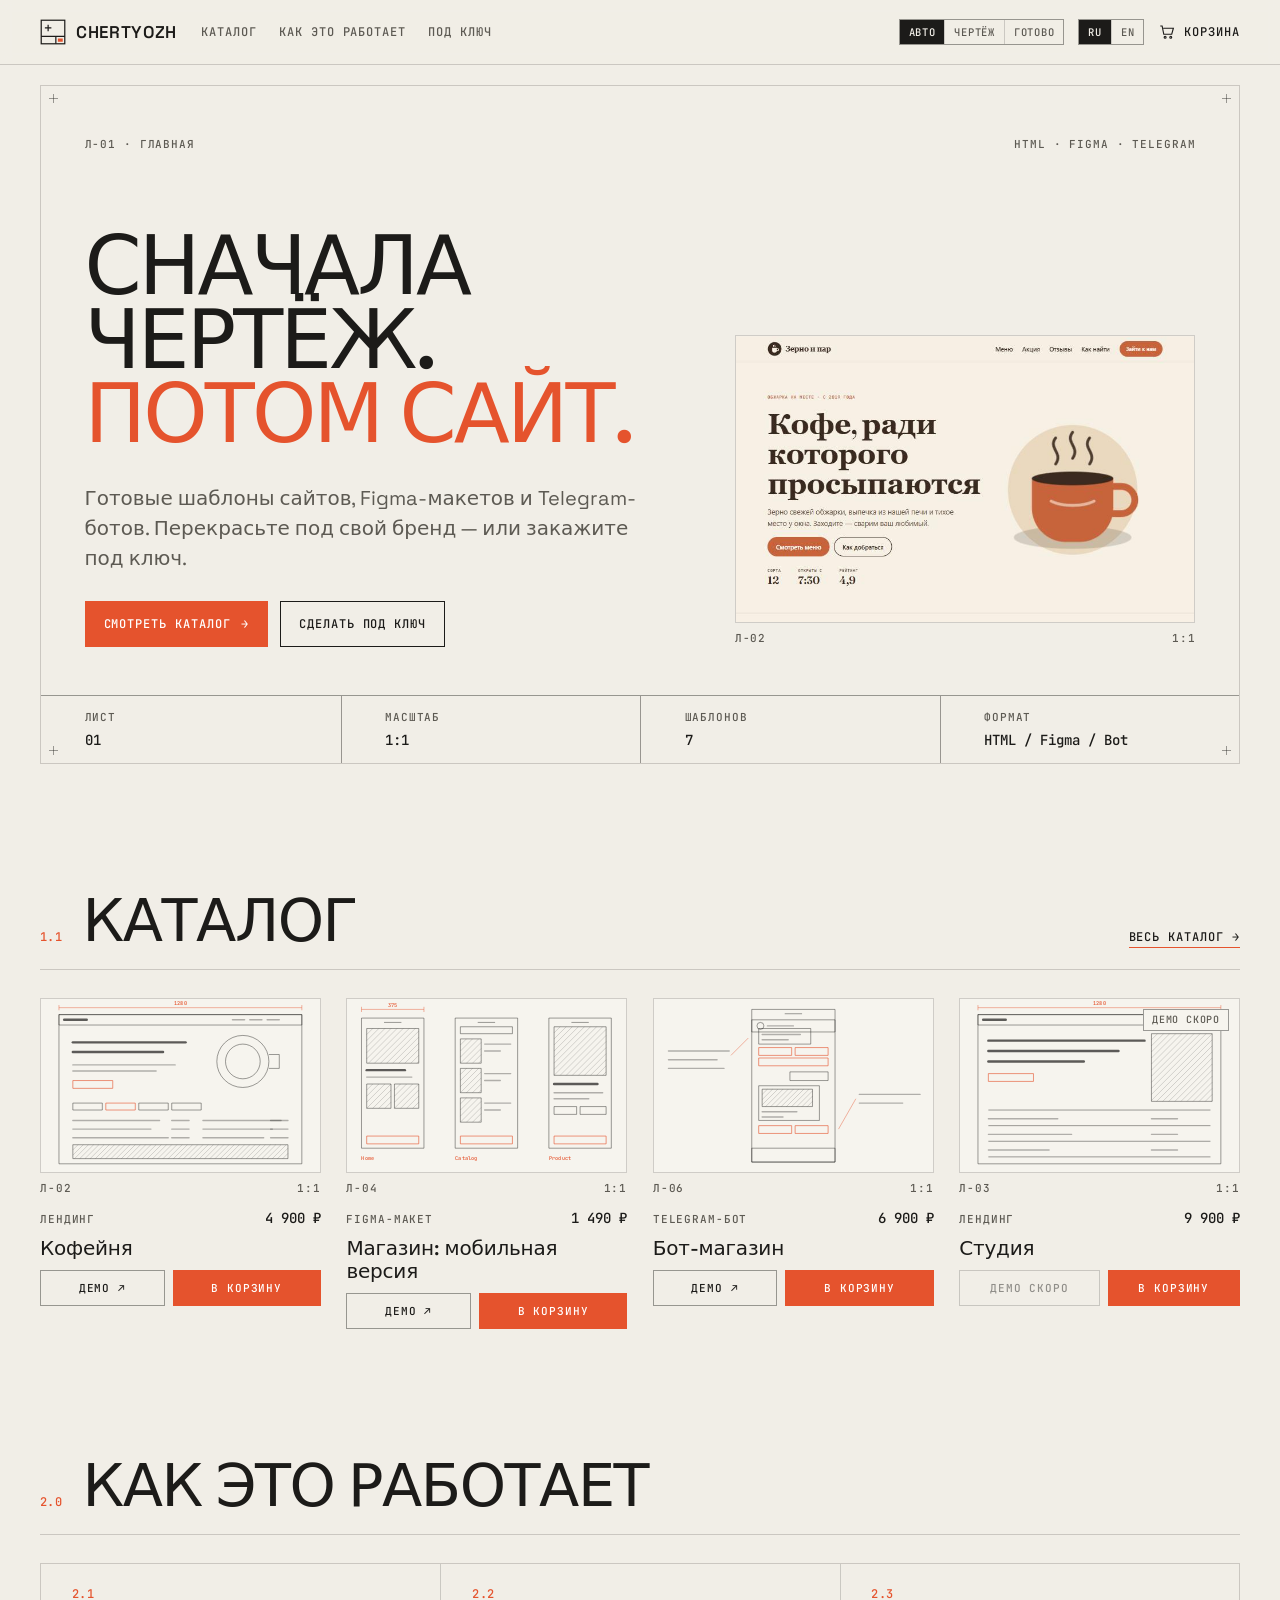
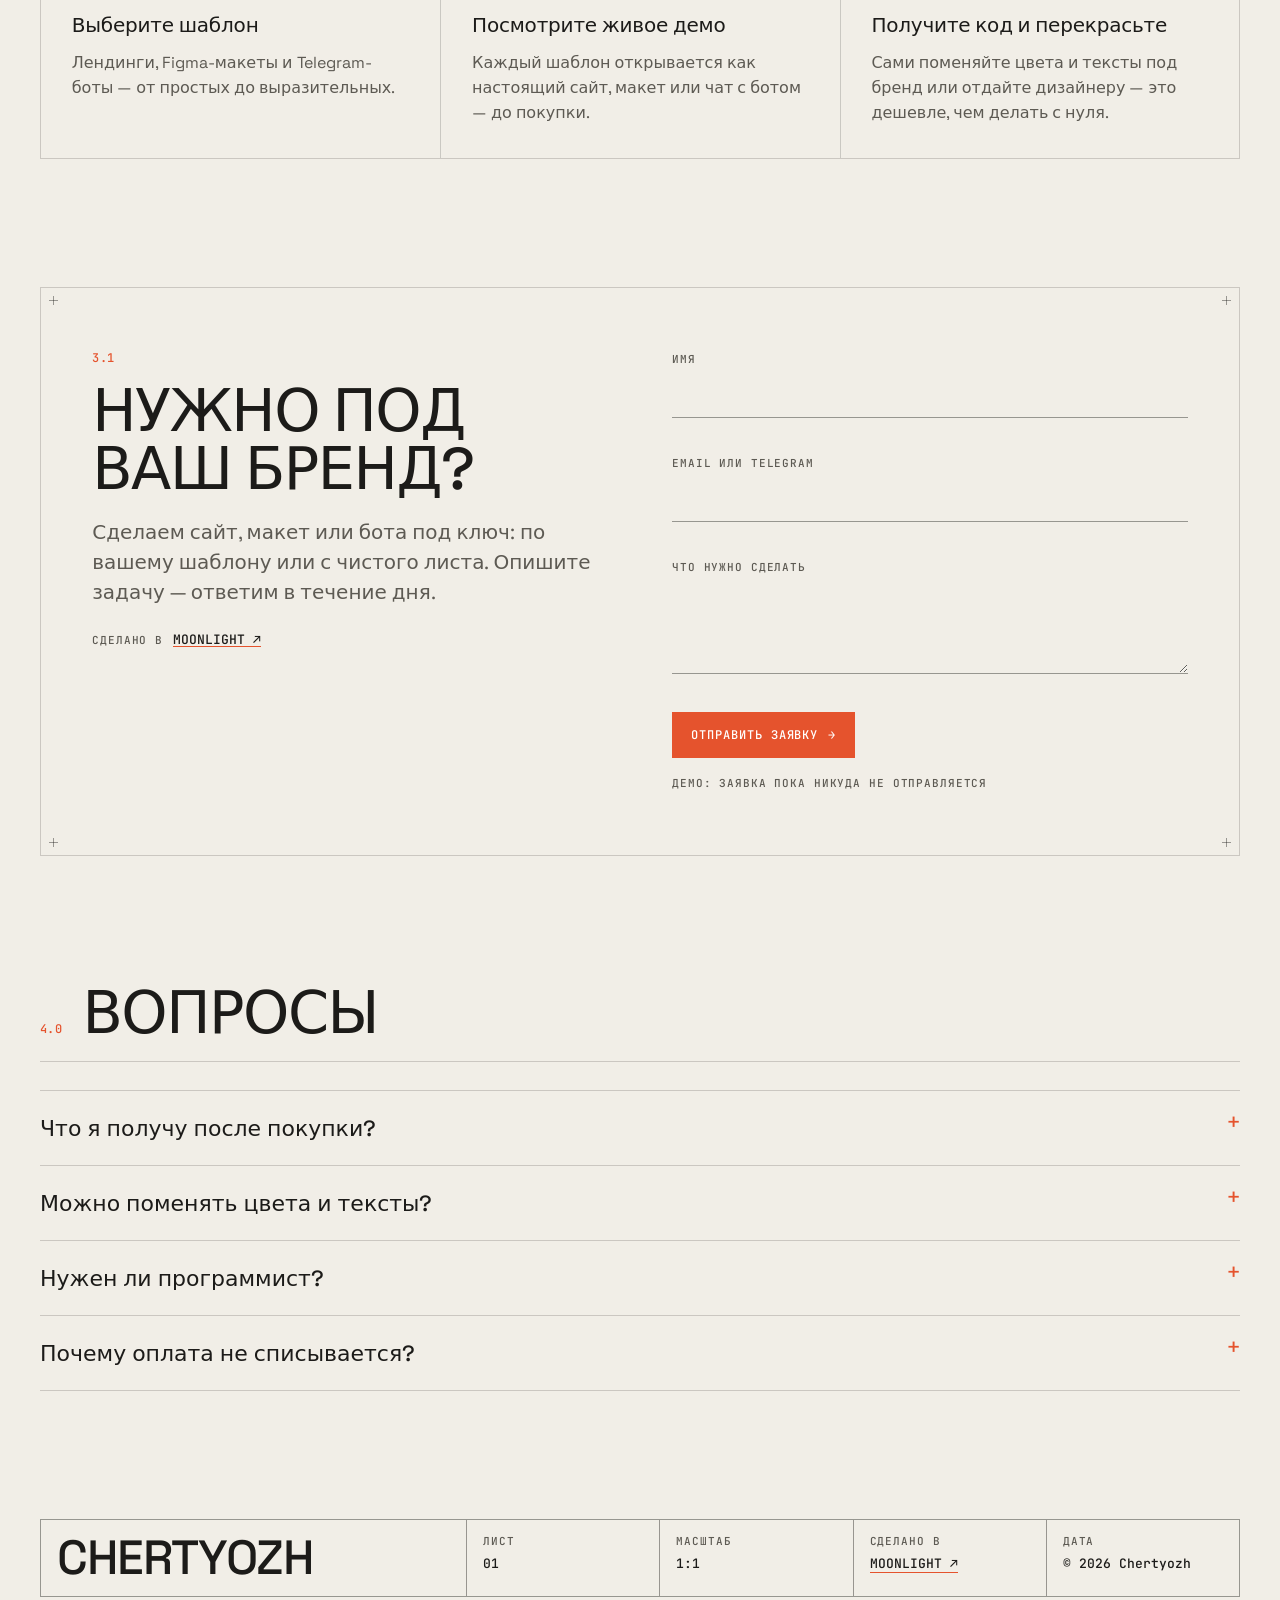
==== site/index.html @ 59622ed2 "Build Chertyozh stage 1: template store site and three live demos Static site in the "technical draw" ====
<!doctype html>
<html lang="ru" data-mode="auto">
<head>
  <meta charset="utf-8">
  <meta name="viewport" content="width=device-width, initial-scale=1">
  <title>Chertyozh — шаблоны сайтов, Figma-макетов и Telegram-ботов</title>
  <meta name="description" content="Готовые шаблоны лендингов, Figma-макетов и Telegram-ботов.">
  <link rel="icon" href="assets/favicon.svg" type="image/svg+xml">
  <link rel="preconnect" href="https://fonts.googleapis.com">
  <link rel="preconnect" href="https://fonts.gstatic.com" crossorigin>
  <link rel="stylesheet" href="https://fonts.googleapis.com/css2?family=JetBrains+Mono:wght@400;500;600&family=Space+Grotesk:wght@400;500;600;700&display=swap" media="print" onload="this.media='all'">
  <noscript><link rel="stylesheet" href="https://fonts.googleapis.com/css2?family=JetBrains+Mono:wght@400;500;600&family=Space+Grotesk:wght@400;500;600;700&display=swap"></noscript>
  <link rel="stylesheet" href="css/styles.css">
  <link rel="stylesheet" href="css/sheet.css">
</head>
<body data-page="home" data-title="meta.home" data-sheet="01">
  <div class="pl" aria-hidden="true">
    <div class="pl__sheet">
      <span class="pl__name">Chertyozh</span>
      <span class="pl__scan"><span class="pl__pct">0%</span></span>
    </div>
  </div>

  <header class="hdr" data-chrome="header"></header>

  <main>
    <!-- Hero -->
    <section class="wrap hero">
      <div class="sheet hero__sheet">
        <div class="hero__top">
          <span class="label" data-i18n="hero.tagL">Л-01 · Главная</span>
          <span class="label" data-i18n="hero.tagR">HTML · Figma · Telegram</span>
        </div>
        <div class="hero__grid">
          <div class="hero__text">
            <h1 class="h-display hero__title">
              <span data-i18n="hero.t1">Сначала</span>
              <span data-i18n="hero.t2">чертёж.</span>
              <span class="hero__accent" data-i18n="hero.t3">Потом сайт.</span>
            </h1>
            <p class="lead" data-i18n="hero.sub">Готовые шаблоны сайтов, Figma-макетов и Telegram-ботов. Перекрасьте под свой бренд — или закажите под ключ.</p>
            <div class="hero__cta">
              <a class="btn btn--accent" href="catalog.html"><span data-i18n="hero.ctaCatalog">Смотреть каталог</span><span class="arr" aria-hidden="true">→</span></a>
              <a class="btn" href="#custom" data-i18n="hero.ctaCustom">Сделать под ключ</a>
            </div>
          </div>
          <div class="hero__pv" id="hero-pv"></div>
        </div>
        <dl class="hero__stamp">
          <div><dt class="label" data-i18n="ft.sheet">Лист</dt><dd>01</dd></div>
          <div><dt class="label" data-i18n="ft.scale">Масштаб</dt><dd>1:1</dd></div>
          <div><dt class="label" data-i18n="hero.count">Шаблонов</dt><dd>7</dd></div>
          <div><dt class="label" data-i18n="hero.format">Формат</dt><dd>HTML / Figma / Bot</dd></div>
        </dl>
      </div>
    </section>

    <!-- 1.1 Каталог -->
    <section class="wrap sec" aria-labelledby="sec-catalog">
      <div class="sec__head">
        <span class="num">1.1</span>
        <h2 class="h-section" id="sec-catalog" data-i18n="home.catalogTitle">Каталог</h2>
        <a class="sec__more" href="catalog.html"><span data-i18n="home.catalogAll">Весь каталог</span> <span aria-hidden="true">→</span></a>
      </div>
      <div class="grid-cards" id="home-catalog"></div>
    </section>

    <!-- 2.1–2.3 Как это работает -->
    <section class="wrap sec" id="how" aria-labelledby="sec-how">
      <div class="sec__head">
        <span class="num">2.0</span>
        <h2 class="h-section" id="sec-how" data-i18n="how.title">Как это работает</h2>
      </div>
      <ol class="steps">
        <li class="step">
          <span class="num">2.1</span>
          <h3 class="h-card" data-i18n="how.s1t">Выберите шаблон</h3>
          <p data-i18n="how.s1d">Лендинги, Figma-макеты и Telegram-боты — от простых до выразительных.</p>
        </li>
        <li class="step">
          <span class="num">2.2</span>
          <h3 class="h-card" data-i18n="how.s2t">Посмотрите живое демо</h3>
          <p data-i18n="how.s2d">Каждый шаблон открывается как настоящий сайт, макет или чат с ботом — до покупки.</p>
        </li>
        <li class="step">
          <span class="num">2.3</span>
          <h3 class="h-card" data-i18n="how.s3t">Получите код и перекрасьте</h3>
          <p data-i18n="how.s3d">Сами поменяйте цвета и тексты под бренд или отдайте дизайнеру — это дешевле, чем делать с нуля.</p>
        </li>
      </ol>
    </section>

    <!-- 3.1 Под ключ -->
    <section class="wrap sec" id="custom" aria-labelledby="sec-custom">
      <div class="sheet custom">
        <div class="custom__text">
          <span class="num">3.1</span>
          <h2 class="h-section" id="sec-custom" data-i18n="custom.title">Нужно под ваш бренд?</h2>
          <p class="lead" data-i18n="custom.sub">Сделаем сайт, макет или бота под ключ: по вашему шаблону или с чистого листа. Опишите задачу — ответим в течение дня.</p>
          <p class="custom__made"><span class="label" data-i18n="ft.made">Сделано в</span> <a href="https://oldded-bc-0h-b00e.github.io/SIte-Portfolio/" target="_blank" rel="noopener">MOONLIGHT ↗</a></p>
        </div>
        <div class="custom__form-wrap">
          <form class="custom__form" id="lead" novalidate>
            <div class="field">
              <label class="label" for="lead-name" data-i18n="form.name">Имя</label>
              <input id="lead-name" name="name" type="text" autocomplete="name" required>
              <span class="field__error" aria-live="polite"></span>
            </div>
            <div class="field">
              <label class="label" for="lead-contact" data-i18n="form.contact">Email или Telegram</label>
              <input id="lead-contact" name="contact" type="text" autocomplete="email" required>
              <span class="field__error" aria-live="polite"></span>
            </div>
            <div class="field">
              <label class="label" for="lead-msg" data-i18n="form.msg">Что нужно сделать</label>
              <textarea id="lead-msg" name="message" rows="3"></textarea>
              <span class="field__error" aria-live="polite"></span>
            </div>
            <button class="btn btn--accent" type="submit"><span data-i18n="form.send">Отправить заявку</span><span class="arr" aria-hidden="true">→</span></button>
            <p class="label form__note" data-i18n="form.demoNote">Демо: заявка пока никуда не отправляется</p>
          </form>
        </div>
      </div>
    </section>

    <!-- FAQ -->
    <section class="wrap sec" aria-labelledby="sec-faq">
      <div class="sec__head">
        <span class="num">4.0</span>
        <h2 class="h-section" id="sec-faq" data-i18n="faq.title">Вопросы</h2>
      </div>
      <div class="faq">
        <details class="faq__item"><summary data-i18n="faq.q1">Что я получу после покупки?</summary><p data-i18n="faq.a1">Лендинг — архив с HTML, CSS и JS и картинку шаблона. Figma-макет — ссылку на файл. Бот — код на Python и инструкцию по запуску.</p></details>
        <details class="faq__item"><summary data-i18n="faq.q2">Можно поменять цвета и тексты?</summary><p data-i18n="faq.a2">Да. Цвета и шрифты вынесены в переменные, тексты — в одно место. Это пара часов работы для дизайнера или вас самих.</p></details>
        <details class="faq__item"><summary data-i18n="faq.q3">Нужен ли программист?</summary><p data-i18n="faq.a3">Для лендинга и макета — нет. Для бота понадобится разместить код на сервере; можем сделать это за вас.</p></details>
        <details class="faq__item"><summary data-i18n="faq.q4">Почему оплата не списывается?</summary><p data-i18n="faq.a4">Это демонстрационный магазин: оформление показывает, как всё будет работать. Чтобы купить или заказать — оставьте заявку.</p></details>
      </div>
    </section>
  </main>

  <footer class="ftr" data-chrome="footer"></footer>

  <script src="js/i18n.js"></script>
  <script src="js/store.js"></script>
  <script src="js/forms.js"></script>
  <script src="js/main.js"></script>
  <script src="js/catalog.js"></script>
  <script src="js/blueprints.js"></script>
  <script src="js/reveal.js"></script>
  <script src="js/card.js"></script>
  <script src="js/form-ui.js"></script>
  <script src="js/preloader.js"></script>
  <script src="js/pages/home.js"></script>
</body>
</html>
---- site/css/styles.css ----
/* Chertyozh — технический чертёж на бумаге.
   Токены, база, шапка, подвал-штамп, кнопки, поля, секции страниц. */

:root {
  --paper: #f1eee7;
  --sheet: #f6f4ee;
  --ink: #1c1b19;
  --ink-2: #5d5a53;
  --ink-3: #8c887f;
  --line: rgba(28, 27, 25, .18);
  --line-2: rgba(28, 27, 25, .42);
  --accent: #e5532d;
  --accent-ink: #ffffff;
  --hatch: rgba(28, 27, 25, .22);

  --font-sans: "Space Grotesk", system-ui, -apple-system, "Segoe UI", sans-serif;
  --font-mono: "JetBrains Mono", ui-monospace, "Cascadia Mono", Consolas, monospace;

  --gutter: clamp(16px, 3.2vw, 40px);
  --wrap: 1360px;
  --hdr-h: 64px;
  --ease: cubic-bezier(.2, .7, .2, 1);
}

@media (prefers-color-scheme: dark) {
  :root {
    --paper: #141412;
    --sheet: #1a1a17;
    --ink: #ece9e1;
    --ink-2: #a39f95;
    --ink-3: #75726a;
    --line: rgba(236, 233, 225, .14);
    --line-2: rgba(236, 233, 225, .38);
    --hatch: rgba(236, 233, 225, .2);
  }
}

* { box-sizing: border-box; }
[hidden] { display: none !important; }

html { -webkit-text-size-adjust: 100%; scroll-behavior: smooth; scroll-padding-top: calc(var(--hdr-h) + 12px); }
@media (prefers-reduced-motion: reduce) { html { scroll-behavior: auto; } }

body {
  margin: 0;
  min-height: 100vh;
  display: flex;
  flex-direction: column;
  background: var(--paper);
  color: var(--ink);
  font: 400 16px/1.55 var(--font-sans);
  overflow-x: hidden;
}

main { flex: 1; }

a { color: inherit; }
img, svg { display: block; max-width: 100%; }
button { font: inherit; color: inherit; }
::selection { background: var(--accent); color: var(--accent-ink); }
:focus-visible { outline: 2px solid var(--accent); outline-offset: 2px; }

.wrap { width: 100%; max-width: var(--wrap); margin: 0 auto; padding: 0 var(--gutter); }

.visually-hidden {
  position: absolute; width: 1px; height: 1px; overflow: hidden;
  clip: rect(0 0 0 0); white-space: nowrap;
}

/* ---------- типографика ---------- */
.label {
  font: 500 11px/1.4 var(--font-mono);
  letter-spacing: .08em;
  text-transform: uppercase;
  color: var(--ink-2);
}
.num { font: 500 12px/1 var(--font-mono); color: var(--accent); letter-spacing: .04em; }
.mono { font-family: var(--font-mono); }

.h-display {
  margin: 0;
  font-weight: 500;
  font-size: clamp(40px, 6.4vw, 108px);
  line-height: .9;
  letter-spacing: -.035em;
  text-transform: uppercase;
}
.h-section {
  margin: 0;
  font-weight: 500;
  font-size: clamp(30px, 4.6vw, 60px);
  line-height: 1;
  letter-spacing: -.025em;
  text-transform: uppercase;
}
.h-card { margin: 0; font-weight: 500; font-size: 20px; line-height: 1.15; letter-spacing: -.01em; }
.lead { margin: 0; max-width: 560px; font-size: clamp(17px, 1.6vw, 20px); line-height: 1.5; color: var(--ink-2); }

/* ---------- лист чертежа: рамка с метками «+» по углам ---------- */
.sheet {
  --c: var(--line-2);
  position: relative;
  border: 1px solid var(--line);
  background:
    linear-gradient(var(--c), var(--c)) left 8px top 12px / 9px 1px no-repeat,
    linear-gradient(var(--c), var(--c)) left 12px top 8px / 1px 9px no-repeat,
    linear-gradient(var(--c), var(--c)) right 8px top 12px / 9px 1px no-repeat,
    linear-gradient(var(--c), var(--c)) right 12px top 8px / 1px 9px no-repeat,
    linear-gradient(var(--c), var(--c)) left 8px bottom 12px / 9px 1px no-repeat,
    linear-gradient(var(--c), var(--c)) left 12px bottom 8px / 1px 9px no-repeat,
    linear-gradient(var(--c), var(--c)) right 8px bottom 12px / 9px 1px no-repeat,
    linear-gradient(var(--c), var(--c)) right 12px bottom 8px / 1px 9px no-repeat;
}

/* ---------- кнопки ---------- */
.btn {
  display: inline-flex;
  align-items: center;
  justify-content: center;
  gap: 10px;
  min-height: 46px;
  padding: 12px 18px;
  border: 1px solid var(--ink);
  border-radius: 0;
  background: transparent;
  color: var(--ink);
  font: 500 12px/1 var(--font-mono);
  letter-spacing: .08em;
  text-transform: uppercase;
  text-decoration: none;
  cursor: pointer;
  transition: background .2s var(--ease), color .2s var(--ease), border-color .2s var(--ease);
}
.btn:hover { background: var(--ink); color: var(--paper); }
.btn--accent { background: var(--accent); border-color: var(--accent); color: var(--accent-ink); }
.btn--accent:hover { background: var(--ink); border-color: var(--ink); color: var(--paper); }
.btn--ghost { border-color: var(--line-2); }
.btn--sm { min-height: 36px; padding: 8px 12px; font-size: 11px; }
.btn[disabled] { opacity: .5; cursor: progress; }
.btn .arr { transition: transform .2s var(--ease); }
.btn:hover .arr { transform: translateX(3px); }

/* ---------- поля ---------- */
.field { display: grid; gap: 6px; }
.field input, .field textarea {
  width: 100%;
  padding: 10px 0;
  border: 0;
  border-bottom: 1px solid var(--line-2);
  border-radius: 0;
  background: transparent;
  color: var(--ink);
  font: 400 17px/1.4 var(--font-sans);
  outline: 0;
}
.field textarea { resize: vertical; min-height: 84px; }
.field input:focus, .field textarea:focus { border-bottom-color: var(--accent); }
.field [aria-invalid="true"] { border-bottom-color: var(--accent); }
.field__error { min-height: 14px; font: 500 11px/1.3 var(--font-mono); color: var(--accent); }
.check { display: flex; gap: 10px; align-items: flex-start; font-size: 14px; color: var(--ink-2); cursor: pointer; }
.check input { margin: 3px 0 0; accent-color: var(--accent); width: 16px; height: 16px; flex: none; }

/* ---------- шапка ---------- */
.hdr {
  position: sticky;
  top: 0;
  z-index: 50;
  background: color-mix(in srgb, var(--paper) 92%, transparent);
  backdrop-filter: blur(6px);
  border-bottom: 1px solid var(--line);
}
.hdr__in { display: flex; align-items: center; gap: 24px; height: var(--hdr-h); }
.hdr__logo { display: flex; align-items: center; gap: 10px; text-decoration: none; flex: none; }
.hdr__logo img { width: 26px; height: 26px; }
.hdr__logo span { font: 600 17px/1 var(--font-sans); letter-spacing: .04em; text-transform: uppercase; }
.hdr__nav { display: flex; gap: 22px; margin-right: auto; }
.hdr__nav a, .hdr__menu-nav a {
  font: 500 12px/1 var(--font-mono); letter-spacing: .08em; text-transform: uppercase;
  text-decoration: none; color: var(--ink-2); padding: 6px 0; border-bottom: 1px solid transparent;
}
.hdr__nav a:hover, .hdr__nav a[aria-current="page"] { color: var(--ink); border-bottom-color: var(--accent); }
.hdr__tools { display: flex; align-items: center; gap: 14px; }

.seg { display: inline-flex; border: 1px solid var(--line-2); }
.seg button {
  padding: 7px 9px; border: 0; background: transparent; cursor: pointer;
  font: 500 10.5px/1 var(--font-mono); letter-spacing: .07em; text-transform: uppercase; color: var(--ink-2);
}
.seg button + button { border-left: 1px solid var(--line); }
.seg button[aria-pressed="true"] { background: var(--ink); color: var(--paper); }

.cart-link {
  display: inline-flex; align-items: center; gap: 8px; text-decoration: none;
  font: 500 12px/1 var(--font-mono); letter-spacing: .08em; text-transform: uppercase;
  padding: 8px 0;
}
.cart-link svg { width: 18px; height: 18px; }
.cart-link__count {
  min-width: 20px; height: 20px; padding: 0 5px; display: inline-grid; place-items: center;
  background: var(--accent); color: var(--accent-ink); font: 600 11px/1 var(--font-mono);
}
.cart-link__count[hidden] { display: none; }

.hdr__burger {
  display: none; border: 1px solid var(--line-2); background: transparent; cursor: pointer;
  padding: 8px 10px; font: 500 11px/1 var(--font-mono); letter-spacing: .08em; text-transform: uppercase;
}
.hdr__menu { display: none; }

@media (max-width: 1023px) {
  .hdr__nav, .hdr__tools .seg { display: none; }
  .hdr__tools { margin-left: auto; }
  .hdr__burger { display: inline-block; }
  .hdr__menu {
    position: absolute; left: 0; right: 0; top: 100%;
    background: var(--paper); border-bottom: 1px solid var(--line);
    padding: 18px var(--gutter) 24px;
  }
  .hdr__menu.is-open { display: grid; gap: 18px; }
  .hdr__menu-nav { display: grid; gap: 4px; }
  .hdr__menu-nav a { font-size: 14px; padding: 10px 0; border-bottom: 1px solid var(--line); }
  .hdr__menu-row { display: flex; flex-wrap: wrap; gap: 12px; align-items: center; }
}
@media (max-width: 420px) {
  .hdr__in { gap: 12px; }
  .cart-link__text { display: none; }
}

/* ---------- подвал: штамп чертежа ---------- */
.ftr { margin-top: clamp(64px, 10vw, 140px); padding-bottom: var(--gutter); }
.stamp {
  display: grid;
  grid-template-columns: 2.2fr repeat(4, 1fr);
  border: 1px solid var(--line-2);
}
.stamp > * { padding: 14px 16px; border-left: 1px solid var(--line-2); min-width: 0; }
.stamp > :first-child { border-left: 0; }
.stamp__brand { font: 500 clamp(28px, 4vw, 48px)/1 var(--font-sans); letter-spacing: -.02em; text-transform: uppercase; }
.stamp__cell { display: grid; gap: 6px; align-content: start; }
.stamp__cell b { font: 500 13px/1.3 var(--font-mono); }
.stamp__cell a { text-decoration: none; border-bottom: 1px solid var(--accent); }
@media (max-width: 860px) {
  .stamp { grid-template-columns: 1fr 1fr; }
  .stamp__brand { grid-column: 1 / -1; border-bottom: 1px solid var(--line-2); }
  .stamp > :nth-child(2), .stamp > :nth-child(4) { border-left: 0; }
  .stamp > :nth-child(n+4) { border-top: 1px solid var(--line-2); }
}

/* ---------- прелоадер ---------- */
.pl {
  --p: 0;
  position: fixed; inset: 0; z-index: 100;
  display: grid; place-items: center;
  background: var(--paper);
  transition: opacity .4s var(--ease), visibility .4s;
}
.pl.is-done { opacity: 0; visibility: hidden; }
html.is-loading { overflow: hidden; }
.pl__sheet {
  position: relative;
  width: min(72vw, 560px); aspect-ratio: 16 / 10;
  border: 1px solid var(--line-2);
  clip-path: inset(0 calc((1 - min(1, var(--p) * 2)) * 100%) 0 0);
}
.pl__name {
  position: absolute; left: 50%; top: 50%; transform: translate(-50%, -50%);
  font: 500 clamp(22px, 4vw, 40px)/1 var(--font-sans); letter-spacing: .04em; text-transform: uppercase;
}
.pl__scan {
  position: absolute; left: -24px; right: -24px; top: calc(var(--p) * 100%);
  border-top: 1px solid var(--accent);
}
.pl__pct { position: absolute; left: 0; top: -18px; font: 600 11px/1 var(--font-mono); color: var(--accent); }

/* ---------- секции ---------- */
.sec { margin-top: clamp(72px, 10vw, 140px); }
.sec__head {
  display: flex; align-items: baseline; flex-wrap: wrap; gap: 10px 20px;
  padding-bottom: 18px; margin-bottom: 28px; border-bottom: 1px solid var(--line);
}
.sec__more {
  margin-left: auto; text-decoration: none;
  font: 500 12px/1 var(--font-mono); letter-spacing: .08em; text-transform: uppercase;
  border-bottom: 1px solid var(--accent); padding-bottom: 4px;
}

/* ---------- hero ---------- */
.hero { margin-top: 20px; }
.hero__sheet { padding: clamp(28px, 4vw, 52px) clamp(18px, 3.4vw, 48px) 0; }
.hero__top { display: flex; justify-content: space-between; gap: 12px; flex-wrap: wrap; }
.hero__grid {
  display: grid; grid-template-columns: minmax(0, 1.3fr) minmax(0, 1fr);
  gap: clamp(28px, 4vw, 64px); align-items: end;
  padding: clamp(36px, 6vw, 80px) 0 clamp(32px, 4vw, 48px);
}
.hero__title { display: grid; }
@media (min-width: 640px) { .hero__title span { white-space: nowrap; } }
.hero__accent { color: var(--accent); }
.hero__text .lead { margin-top: clamp(20px, 3vw, 32px); }
.hero__cta { display: flex; flex-wrap: wrap; gap: 12px; margin-top: 28px; }
.hero__stamp {
  display: grid; grid-template-columns: repeat(4, 1fr);
  margin: 0 calc(-1 * clamp(18px, 3.4vw, 48px)); border-top: 1px solid var(--line-2);
}
.hero__stamp > div { padding: 14px clamp(18px, 3.4vw, 48px); border-left: 1px solid var(--line-2); }
.hero__stamp > div:first-child { border-left: 0; }
.hero__stamp dt { margin-bottom: 6px; }
.hero__stamp dd { margin: 0; font: 500 14px/1.3 var(--font-mono); }
@media (max-width: 1023px) {
  .hero__grid { grid-template-columns: 1fr; align-items: start; }
}
@media (max-width: 640px) {
  .hero__stamp { grid-template-columns: 1fr 1fr; }
  .hero__stamp > div:nth-child(3) { border-left: 0; }
  .hero__stamp > div:nth-child(n+3) { border-top: 1px solid var(--line-2); }
  .hero__cta .btn { flex: 1 1 100%; }
}

/* ---------- как это работает ---------- */
.steps { list-style: none; margin: 0; padding: 0; display: grid; grid-template-columns: repeat(3, 1fr); border: 1px solid var(--line); }
.step { padding: 24px clamp(18px, 2.4vw, 32px) 32px; border-left: 1px solid var(--line); display: grid; gap: 14px; align-content: start; }
.step:first-child { border-left: 0; }
.step p { margin: 0; color: var(--ink-2); }
@media (max-width: 860px) {
  .steps { grid-template-columns: 1fr; }
  .step { border-left: 0; border-top: 1px solid var(--line); }
  .step:first-child { border-top: 0; }
}

/* ---------- под ключ ---------- */
.custom { display: grid; grid-template-columns: minmax(0, 1fr) minmax(0, 1fr); gap: clamp(28px, 5vw, 80px); padding: clamp(32px, 5vw, 64px) clamp(20px, 4vw, 56px); }
.custom__text { display: grid; gap: 18px; align-content: start; }
.custom__made { margin: 8px 0 0; display: flex; gap: 10px; align-items: baseline; }
.custom__made a { font: 500 13px/1 var(--font-mono); text-decoration: none; border-bottom: 1px solid var(--accent); }
.custom__form { display: grid; gap: 18px; }
.custom__form .btn { justify-self: start; }
.form__note { margin: 0; }
.form-done { display: grid; gap: 14px; align-content: start; padding: 24px; border: 1px dashed var(--accent); }
.form-done h3 { margin: 0; font-weight: 500; font-size: 26px; letter-spacing: -.01em; }
.form-done p { margin: 0; color: var(--ink-2); }
.form-done .btn { justify-self: start; }
@media (max-width: 860px) { .custom { grid-template-columns: 1fr; } }

/* ---------- FAQ ---------- */
.faq { border-top: 1px solid var(--line); }
.faq__item { border-bottom: 1px solid var(--line); }
.faq__item summary {
  list-style: none; cursor: pointer; display: flex; justify-content: space-between; gap: 20px;
  padding: 20px 0; font-size: clamp(18px, 2vw, 22px); font-weight: 500;
}
.faq__item summary::-webkit-details-marker { display: none; }
.faq__item summary::after { content: "+"; font: 400 22px/1 var(--font-mono); color: var(--accent); transition: transform .2s var(--ease); }
.faq__item[open] summary::after { transform: rotate(45deg); }
.faq__item p { margin: 0 0 22px; max-width: 720px; color: var(--ink-2); }
/* ---------- шапка страницы ---------- */
.page-head { margin-top: clamp(28px, 5vw, 64px); display: grid; gap: clamp(18px, 2.4vw, 28px); }
.page-head__row { display: flex; justify-content: space-between; gap: 12px; flex-wrap: wrap; padding-bottom: 14px; border-bottom: 1px solid var(--line); }
.page-head__title { font-size: clamp(48px, 9vw, 140px); }
.sec--tight { margin-top: clamp(28px, 4vw, 48px); }

/* ---------- вкладки ---------- */
.tabs { display: flex; flex-wrap: wrap; gap: 0; margin-bottom: 28px; border: 1px solid var(--line-2); width: max-content; max-width: 100%; }
.tabs button {
  display: inline-flex; gap: 8px; align-items: baseline;
  padding: 11px 16px; border: 0; border-left: 1px solid var(--line); background: transparent; cursor: pointer;
  font: 500 12px/1 var(--font-mono); letter-spacing: .08em; text-transform: uppercase; color: var(--ink-2);
}
.tabs button:first-child { border-left: 0; }
.tabs button[aria-pressed="true"] { background: var(--ink); color: var(--paper); }
.tabs__n { color: var(--accent); }
@media (max-width: 480px) {
  .tabs { width: 100%; display: grid; grid-template-columns: 1fr 1fr; }
  .tabs button { justify-content: center; border-left: 0; }
  .tabs button:nth-child(even) { border-left: 1px solid var(--line); }
  .tabs button:nth-child(n+3) { border-top: 1px solid var(--line); }
}

/* ---------- полоса-призыв ---------- */
.cta-strip { display: flex; align-items: center; gap: 18px 28px; flex-wrap: wrap; padding: clamp(24px, 3vw, 36px) clamp(20px, 3vw, 40px); }
.cta-strip__text { margin: 0; flex: 1 1 320px; font-size: clamp(20px, 2.4vw, 28px); line-height: 1.25; letter-spacing: -.01em; }
/* ---------- страница шаблона ---------- */
.tpl { margin-top: clamp(24px, 4vw, 48px); }
.crumbs { display: flex; gap: 8px; flex-wrap: wrap; padding-bottom: 14px; margin-bottom: clamp(24px, 3vw, 40px); border-bottom: 1px solid var(--line); }
.crumbs a { text-decoration: none; color: var(--ink); }
.crumbs a:hover { color: var(--accent); }
.tpl__grid { display: grid; grid-template-columns: minmax(0, 1.35fr) minmax(0, 1fr); gap: clamp(28px, 4vw, 64px); align-items: start; }
.tpl__pv { position: sticky; top: calc(var(--hdr-h) + 20px); }
.tpl__info { display: grid; gap: 20px; }
.tpl__row { display: flex; justify-content: space-between; gap: 12px; }
.tpl__price { margin: 0; font: 500 clamp(26px, 3vw, 36px)/1 var(--font-mono); color: var(--accent); }
.tpl__actions { display: flex; flex-wrap: wrap; gap: 10px; }
.tpl__block { display: grid; gap: 12px; padding-top: 18px; border-top: 1px solid var(--line); }
.tpl__block h2 { margin: 0; }
.tpl__block p { margin: 0; color: var(--ink-2); }
.tpl__list { margin: 0; padding: 0; list-style: none; counter-reset: li; display: grid; gap: 10px; }
.tpl__list li { counter-increment: li; display: grid; grid-template-columns: 40px 1fr; }
.tpl__list li::before { content: counter(li, decimal-leading-zero); font: 500 12px/1.6 var(--font-mono); color: var(--accent); }
@media (max-width: 1023px) {
  .tpl__grid { grid-template-columns: 1fr; }
  .tpl__pv { position: static; }
}

.not-found { margin-top: clamp(40px, 8vw, 120px); display: grid; gap: 22px; justify-items: start; }
/* ---------- корзина ---------- */
.demo-note { margin: 0; display: flex; gap: 12px; align-items: baseline; padding: 12px 16px; border: 1px dashed var(--accent); font-size: 15px; color: var(--ink-2); max-width: 720px; }
.cartp { display: grid; grid-template-columns: minmax(0, 1.5fr) minmax(0, 1fr); gap: clamp(24px, 4vw, 56px); align-items: start; }
.cartp[hidden], .cartp__side[hidden] { display: none; }
.cart-rows { list-style: none; margin: 0; padding: 0; border-top: 1px solid var(--line-2); }
.cart-row { display: grid; grid-template-columns: 56px minmax(0, 1fr) auto auto; gap: 16px; align-items: center; padding: 18px 0; border-bottom: 1px solid var(--line); }
.cart-row__main { display: grid; gap: 4px; min-width: 0; }
.cart-row__main a { text-decoration: none; }
.cart-row__main a:hover { color: var(--accent); }
.cart-row__price { font: 500 15px/1 var(--font-mono); white-space: nowrap; }
.cart-empty { display: grid; gap: 18px; justify-items: start; padding: 32px 0; }
.cart-empty p { margin: 0; }
.cartp__side { padding: clamp(22px, 3vw, 36px); display: grid; gap: 24px; position: sticky; top: calc(var(--hdr-h) + 20px); }
.cartp__total { display: flex; justify-content: space-between; align-items: baseline; gap: 12px; padding-bottom: 18px; border-bottom: 1px solid var(--line-2); }
.cartp__sum { font: 500 clamp(26px, 3vw, 34px)/1 var(--font-mono); color: var(--accent); }
.cartp__form { display: grid; gap: 16px; }
.cartp__form .btn { width: 100%; }
.check-field { display: grid; gap: 6px; }
@media (max-width: 900px) {
  .cartp { grid-template-columns: 1fr; }
  .cartp__side { position: static; }
}
@media (max-width: 520px) {
  .cart-row { grid-template-columns: 44px minmax(0, 1fr) auto; }
  .cart-row .btn { grid-column: 2 / -1; justify-self: start; }
}
---- site/css/sheet.css ----
/* Превью «чертёж → готово», карточки-листы, каталог. */

/* ---------- превью ---------- */
.pv { --p: 0; position: relative; }
.pv__frame {
  position: relative;
  aspect-ratio: 16 / 10;
  overflow: hidden;
  background: var(--sheet);
  border: 1px solid var(--line);
  color: var(--ink);
}
.pv__bp, .pv__img { position: absolute; inset: 0; width: 100%; height: 100%; }
.pv__bp svg { width: 100%; height: 100%; }
.pv__img { object-fit: cover; object-position: top center; clip-path: inset(0 0 calc((1 - var(--p)) * 100%) 0); }

/* штрихи чертежа */
.pv__bp .d {
  fill: none;
  stroke: currentColor;
  stroke-width: .7;
  stroke-opacity: .7;
  stroke-dasharray: 1;
  stroke-dashoffset: 1;
  transition: stroke-dashoffset 1.1s var(--ease) calc(var(--i, 0) * 6ms);
}
.pv__bp .t { stroke-width: 1.6; stroke-opacity: .32; stroke-linecap: round; }
.pv__bp .th { stroke-width: 2.8; stroke-opacity: .7; stroke-linecap: round; }
.pv__bp .hl { stroke-opacity: .28; }
.pv__bp .a { stroke: var(--accent); stroke-opacity: 1; }
.pv__bp .dm { stroke: var(--accent); stroke-opacity: .7; }
.pv__bp .dt { font: 500 6px var(--font-mono); fill: var(--accent); letter-spacing: .04em; }
.pv.is-drawn .pv__bp .d { stroke-dashoffset: 0; }

/* сканер */
.pv__scan {
  position: absolute;
  left: 0; right: 0;
  top: calc(var(--p) * 100%);
  height: 0;
  border-top: 1px solid var(--accent);
  opacity: 0;
  transition: opacity .2s;
  pointer-events: none;
}
.pv__pct {
  position: absolute; left: 8px; top: -18px;
  font: 600 10px/1 var(--font-mono); color: var(--accent); letter-spacing: .06em;
}
.pv.is-scanning .pv__scan { opacity: 1; }

.pv__meta { display: flex; justify-content: space-between; padding-top: 8px; }
.pv__soon {
  position: absolute; right: 10px; top: 10px;
  padding: 5px 8px; border: 1px solid var(--line-2); background: var(--sheet);
  font: 500 10px/1 var(--font-mono); letter-spacing: .08em; text-transform: uppercase; color: var(--ink-2);
}

/* режимы */
html[data-mode="blueprint"] .pv__img { clip-path: inset(0 0 100% 0); }
html[data-mode="final"] .pv__img { clip-path: inset(0); }
html[data-mode="final"] .pv.has-img .pv__bp { visibility: hidden; }
html:not([data-mode="auto"]) .pv__scan { display: none; }

@media (prefers-reduced-motion: reduce) {
  .pv__bp .d { transition: none; }
}

/* ---------- карточка-лист ---------- */
.grid-cards { display: grid; grid-template-columns: repeat(4, minmax(0, 1fr)); gap: clamp(16px, 2vw, 28px); }
@media (max-width: 1180px) { .grid-cards { grid-template-columns: repeat(2, minmax(0, 1fr)); } }
@media (max-width: 600px) { .grid-cards { grid-template-columns: 1fr; } }

.card { display: grid; gap: 14px; align-content: start; background: var(--paper); }
.card__body { display: grid; gap: 10px; }
.card__row { display: flex; justify-content: space-between; gap: 12px; align-items: baseline; }
.card__price { font: 500 14px/1 var(--font-mono); }
.card__title a { text-decoration: none; }
.card__title a:hover { color: var(--accent); }
.card__actions { display: flex; gap: 8px; flex-wrap: wrap; }
.card__actions .btn { flex: 1 1 auto; }
.btn.is-off { opacity: .45; pointer-events: none; }
.card[hidden] { display: none; }

/* каталог: «стопка листов» — под каждым превью два сдвинутых листа, при наведении верхний приподнимается */
@media (min-width: 1024px) {
  .grid-cards--stack { grid-template-columns: repeat(3, minmax(0, 1fr)); gap: 44px 32px; }
  .grid-cards--stack .card__pv { position: relative; }
  .grid-cards--stack .card__pv::before,
  .grid-cards--stack .card__pv::after {
    content: ""; position: absolute; left: 0; right: 0; top: 0;
    aspect-ratio: 16 / 10; border: 1px solid var(--line-2); background: var(--sheet);
    transition: transform .35s var(--ease);
  }
  .grid-cards--stack .card__pv::before { transform: translate(10px, 10px); }
  .grid-cards--stack .card__pv::after { transform: translate(5px, 5px); }
  .grid-cards--stack .card__pv .pv { position: relative; z-index: 1; transition: transform .35s var(--ease); }
  .grid-cards--stack .card:hover .card__pv .pv { transform: translate(-6px, -6px); }
  .grid-cards--stack .card:hover .card__pv::before { transform: translate(16px, 16px); }
  .grid-cards--stack .card:hover .card__pv::after { transform: translate(8px, 8px); }
}
@media (prefers-reduced-motion: reduce) {
  .grid-cards--stack .card__pv .pv, .grid-cards--stack .card__pv::before, .grid-cards--stack .card__pv::after { transition: none; }
}
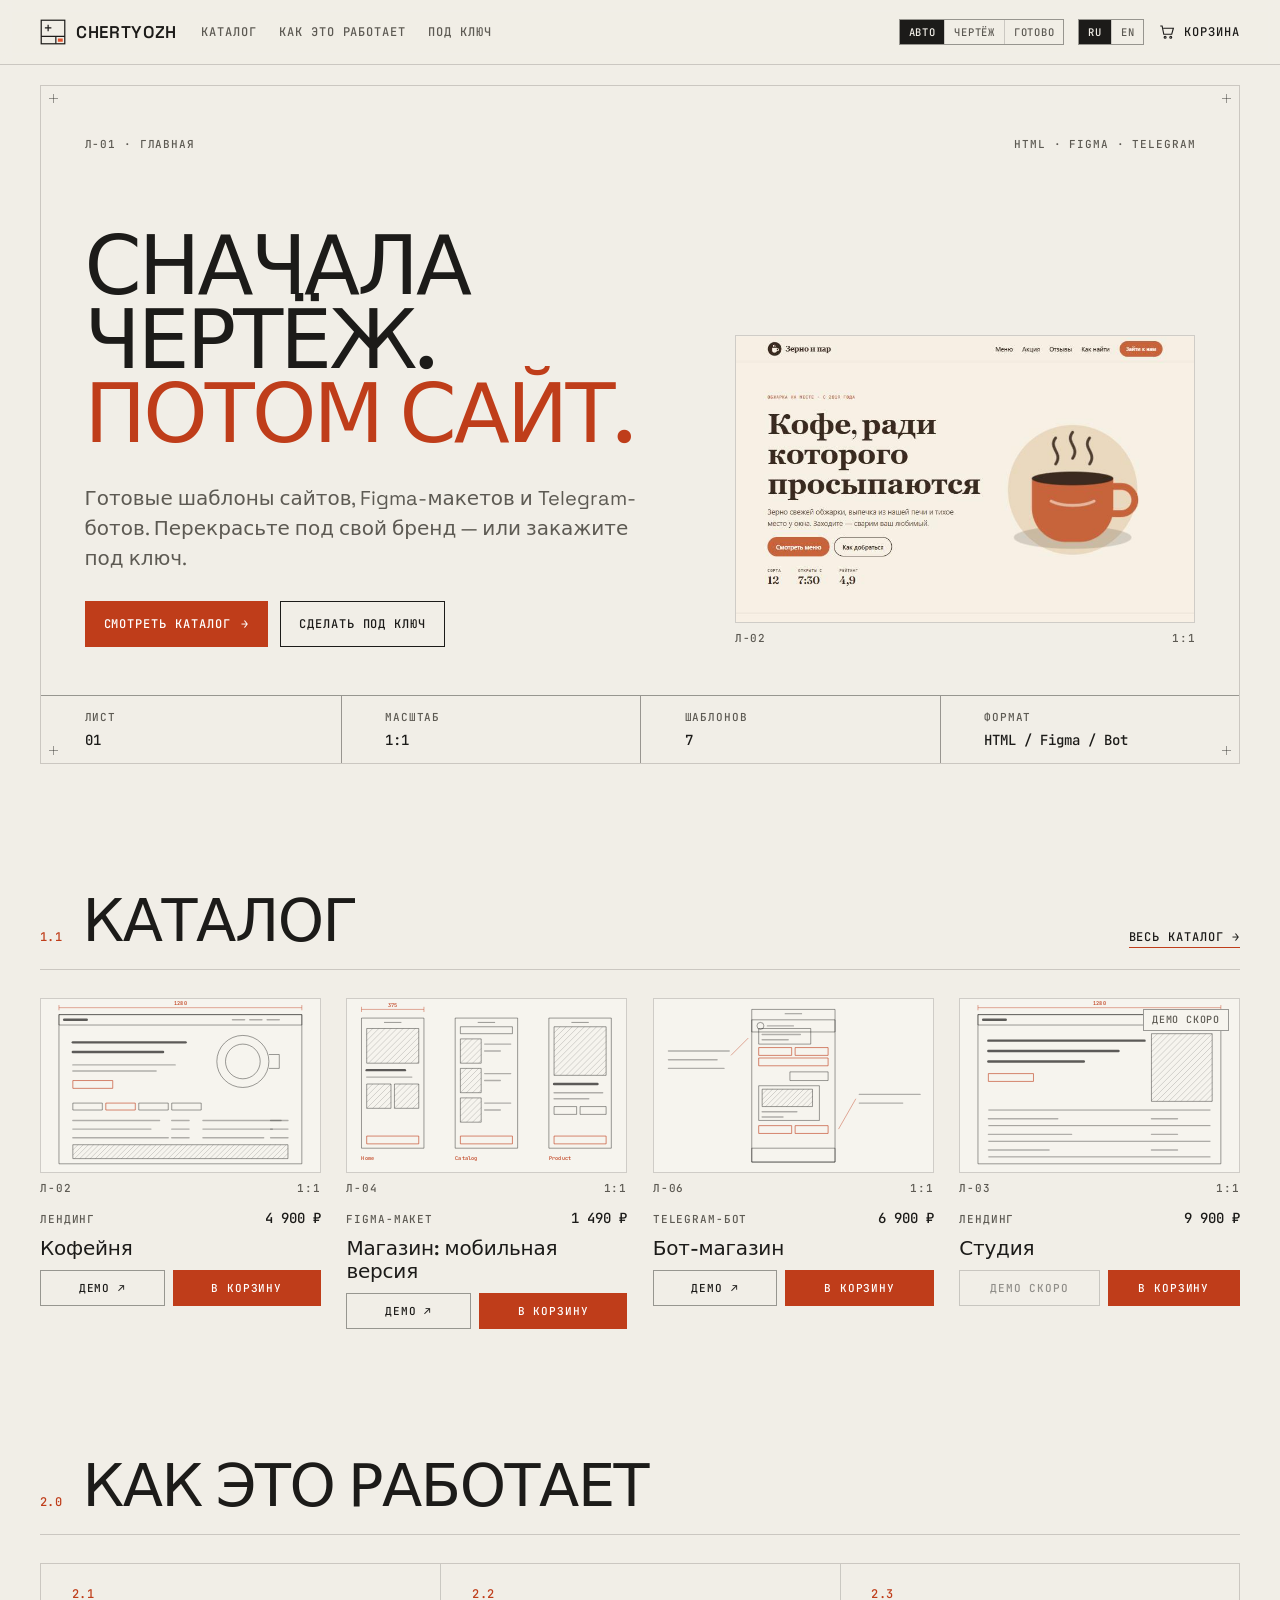
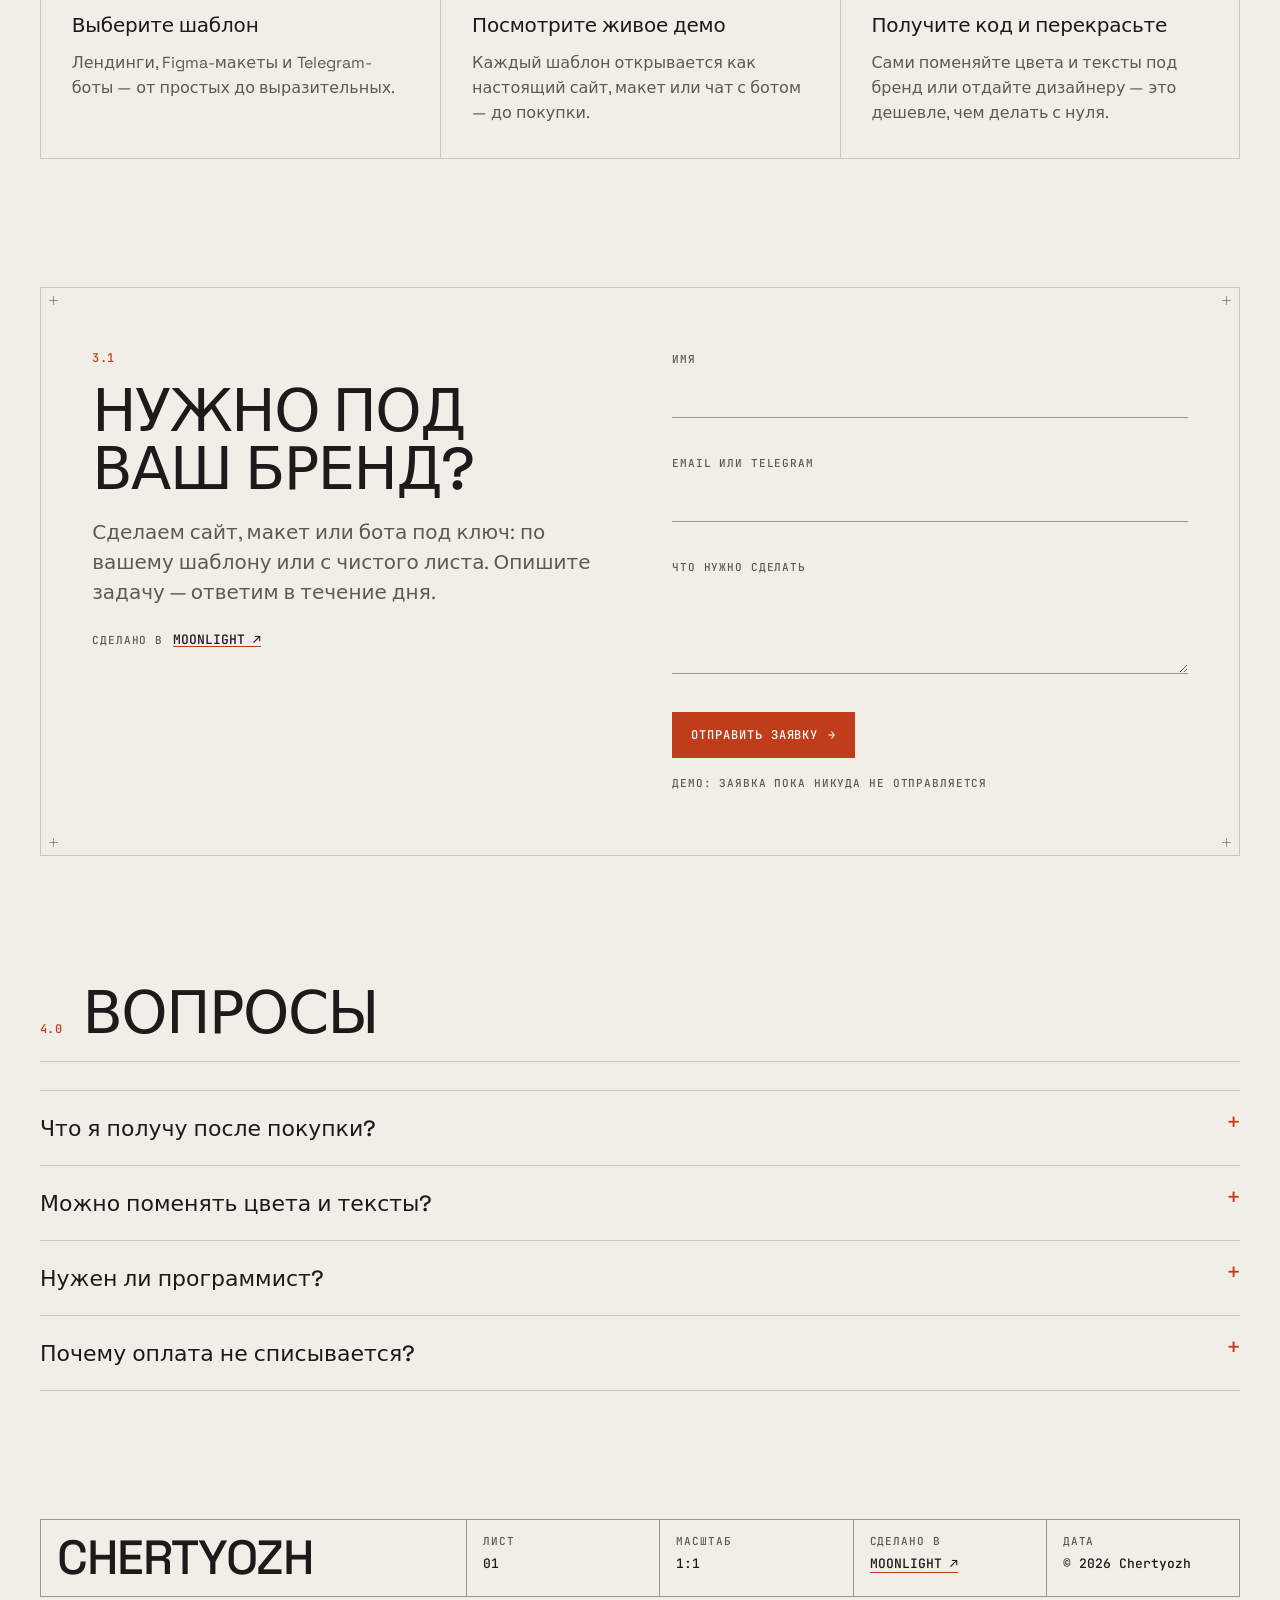
==== commit d6304357: "Fix review minors: sheet codes, preloader, contrast, a11y - Template footer shows the item's sheet; " ====
--- a/site/index.html
+++ b/site/index.html
@@ -12,6 +12,7 @@
   <noscript><link rel="stylesheet" href="https://fonts.googleapis.com/css2?family=JetBrains+Mono:wght@400;500;600&family=Space+Grotesk:wght@400;500;600;700&display=swap"></noscript>
   <link rel="stylesheet" href="css/styles.css">
   <link rel="stylesheet" href="css/sheet.css">
+  <noscript><style>.pl { display: none; }</style></noscript>
 </head>
 <body data-page="home" data-title="meta.home" data-sheet="01">
   <div class="pl" aria-hidden="true">
--- a/site/css/styles.css
+++ b/site/css/styles.css
@@ -9,7 +9,7 @@
   --ink-3: #8c887f;
   --line: rgba(28, 27, 25, .18);
   --line-2: rgba(28, 27, 25, .42);
-  --accent: #e5532d;
+  --accent: #bf3d1a; /* AA: 5,4:1 с белым, 4,6:1 на бумаге */
   --accent-ink: #ffffff;
   --hatch: rgba(28, 27, 25, .22);
 
@@ -32,6 +32,8 @@
     --line: rgba(236, 233, 225, .14);
     --line-2: rgba(236, 233, 225, .38);
     --hatch: rgba(236, 233, 225, .2);
+    --accent: #f26a40; /* на тёмной бумаге светлее, текст на нём — тёмный */
+    --accent-ink: #141412;
   }
 }
 
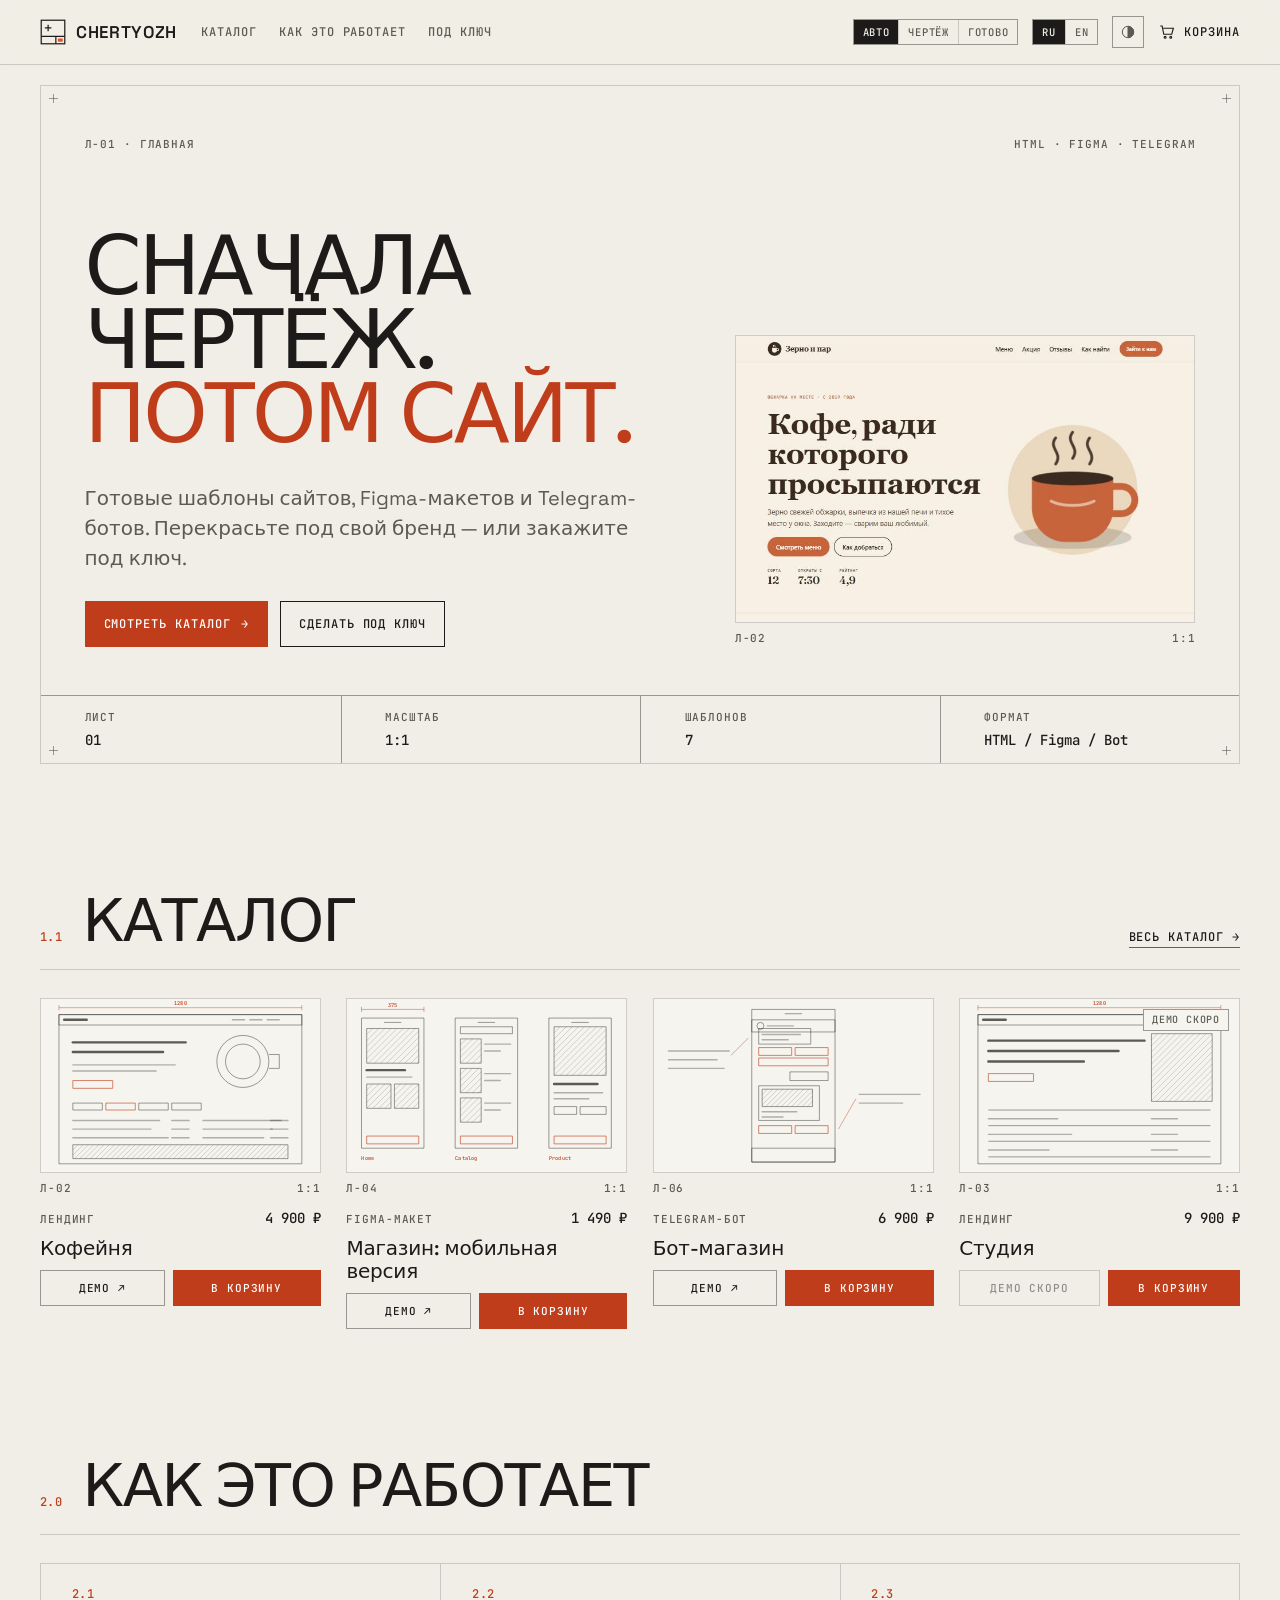
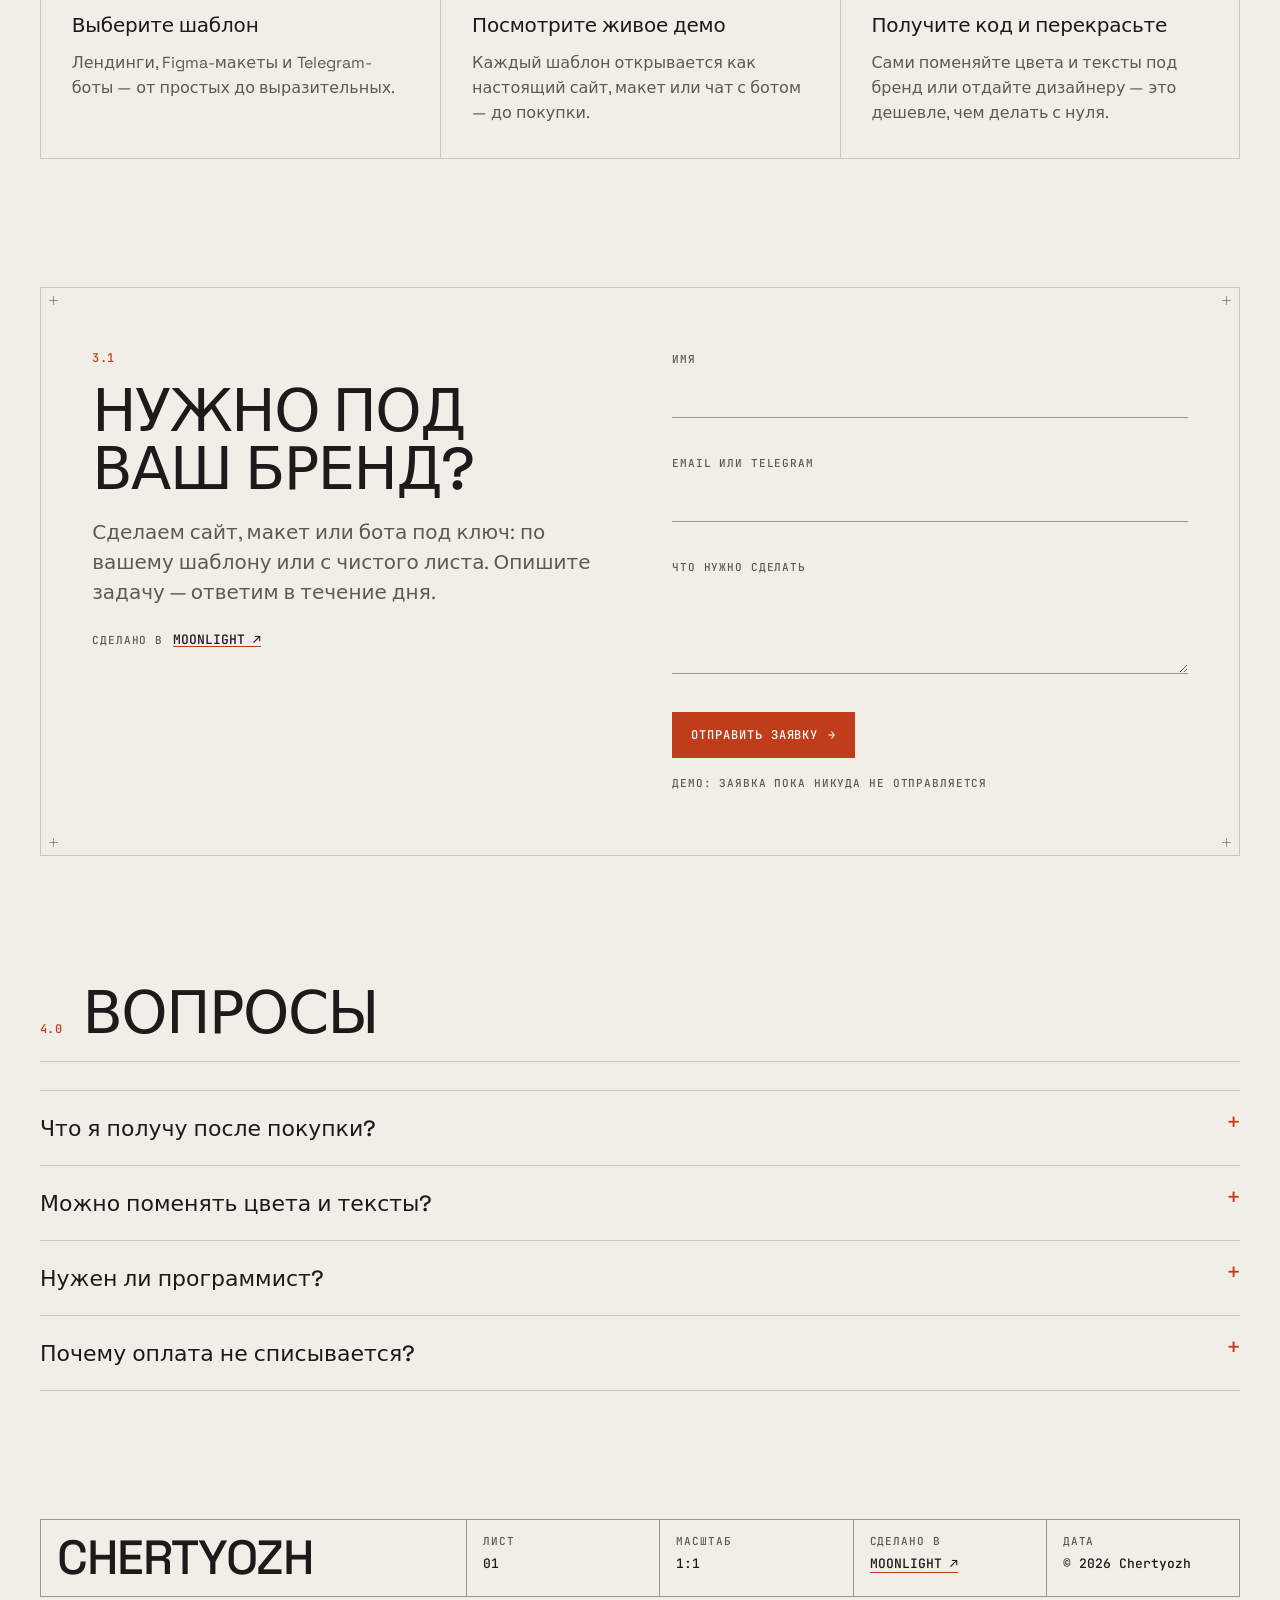
==== commit 3a1d913f: "Add theme toggle; fix coffee demo font and dark-theme cup - Light/dark toggle in site header and dem" ====
--- a/site/index.html
+++ b/site/index.html
@@ -12,6 +12,7 @@
   <noscript><link rel="stylesheet" href="https://fonts.googleapis.com/css2?family=JetBrains+Mono:wght@400;500;600&family=Space+Grotesk:wght@400;500;600;700&display=swap"></noscript>
   <link rel="stylesheet" href="css/styles.css">
   <link rel="stylesheet" href="css/sheet.css">
+  <script src="js/theme.js"></script>
   <noscript><style>.pl { display: none; }</style></noscript>
 </head>
 <body data-page="home" data-title="meta.home" data-sheet="01">
--- a/site/css/styles.css
+++ b/site/css/styles.css
@@ -22,8 +22,10 @@
   --ease: cubic-bezier(.2, .7, .2, 1);
 }
 
+/* тёмная тема: по системе, если не выбрана светлая, или по кнопке (html[data-theme], js/theme.js) */
 @media (prefers-color-scheme: dark) {
-  :root {
+  :root:not([data-theme="light"]) {
+    color-scheme: dark;
     --paper: #141412;
     --sheet: #1a1a17;
     --ink: #ece9e1;
@@ -35,6 +37,19 @@
     --accent: #f26a40; /* на тёмной бумаге светлее, текст на нём — тёмный */
     --accent-ink: #141412;
   }
+}
+:root[data-theme="dark"] {
+  color-scheme: dark;
+  --paper: #141412;
+  --sheet: #1a1a17;
+  --ink: #ece9e1;
+  --ink-2: #a39f95;
+  --ink-3: #75726a;
+  --line: rgba(236, 233, 225, .14);
+  --line-2: rgba(236, 233, 225, .38);
+  --hatch: rgba(236, 233, 225, .2);
+  --accent: #f26a40;
+  --accent-ink: #141412;
 }
 
 * { box-sizing: border-box; }
@@ -190,6 +205,13 @@
 }
 .seg button + button { border-left: 1px solid var(--line); }
 .seg button[aria-pressed="true"] { background: var(--ink); color: var(--paper); }
+
+.theme-btn {
+  display: inline-grid; place-items: center; width: 32px; height: 32px; padding: 0;
+  border: 1px solid var(--line-2); background: transparent; cursor: pointer; color: var(--ink-2);
+}
+.theme-btn:hover { color: var(--ink); border-color: var(--ink); }
+.theme-btn svg { width: 16px; height: 16px; }
 
 .cart-link {
   display: inline-flex; align-items: center; gap: 8px; text-decoration: none;
